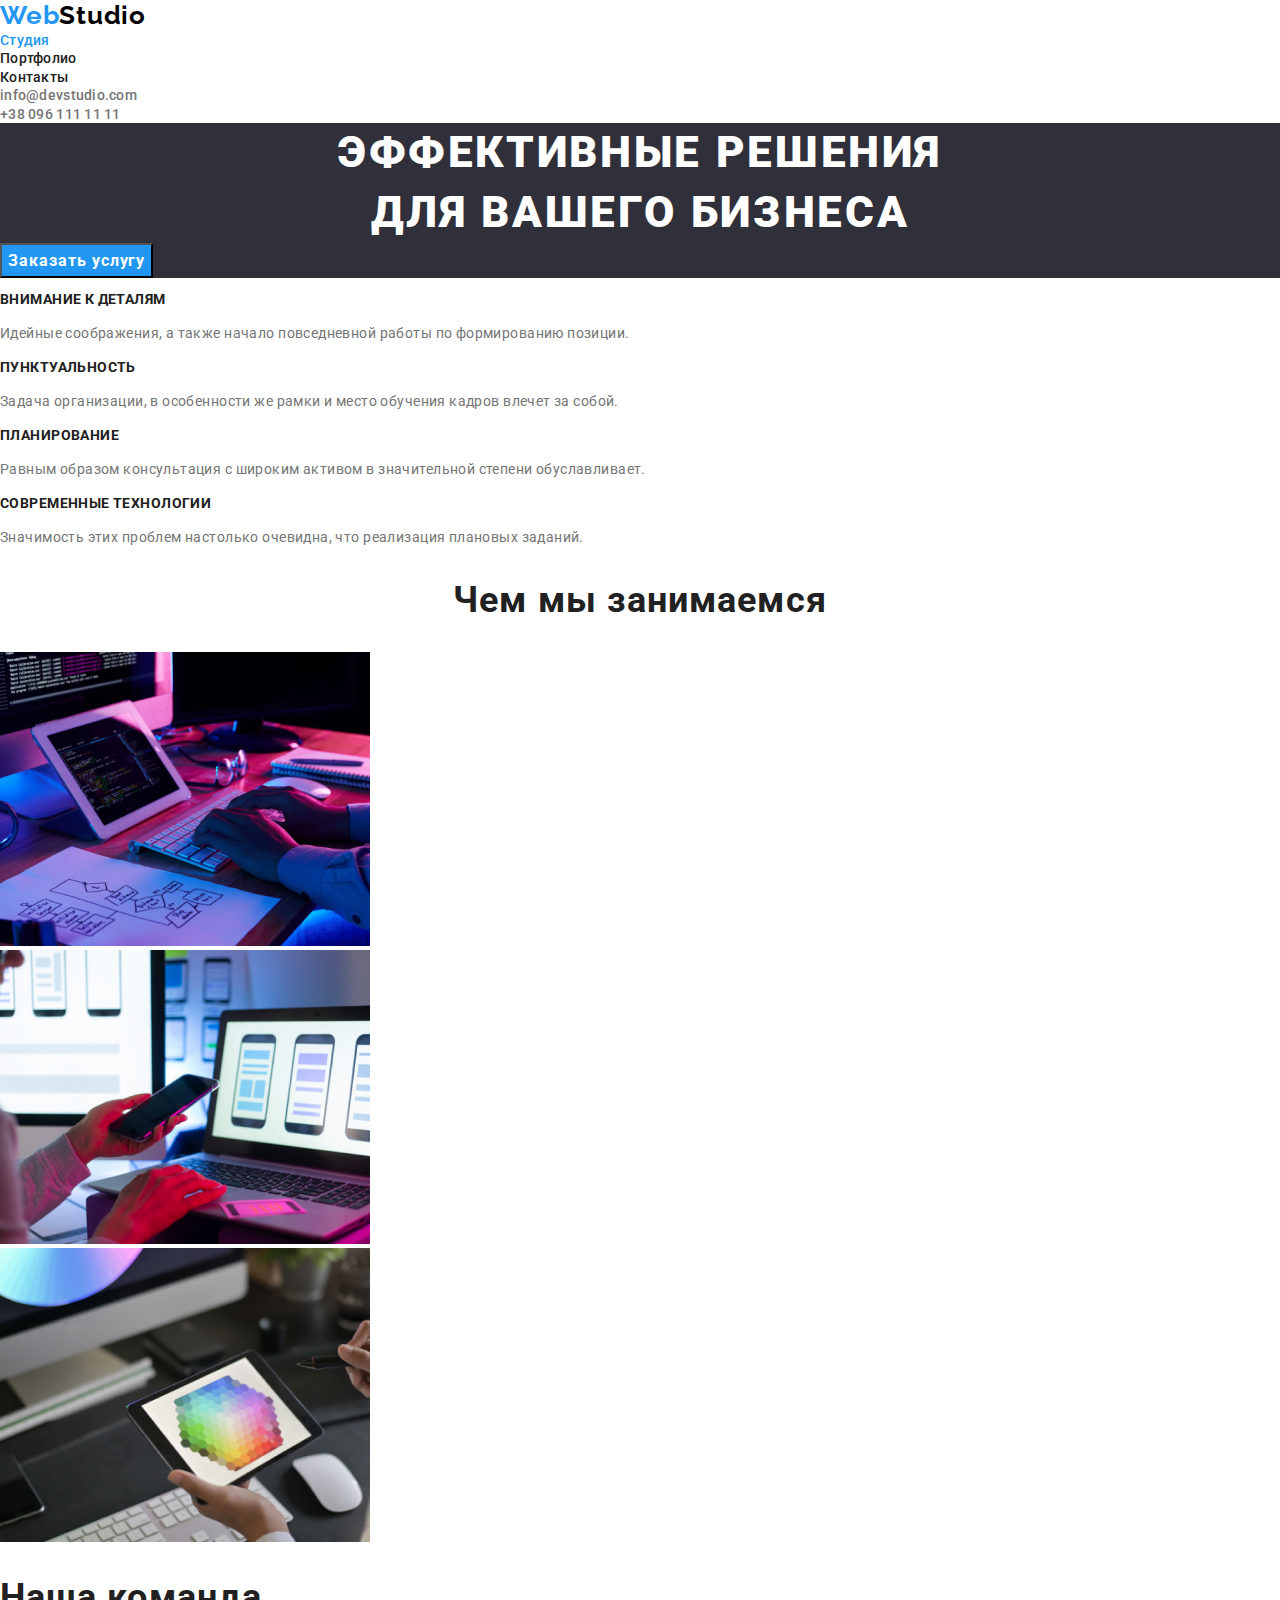
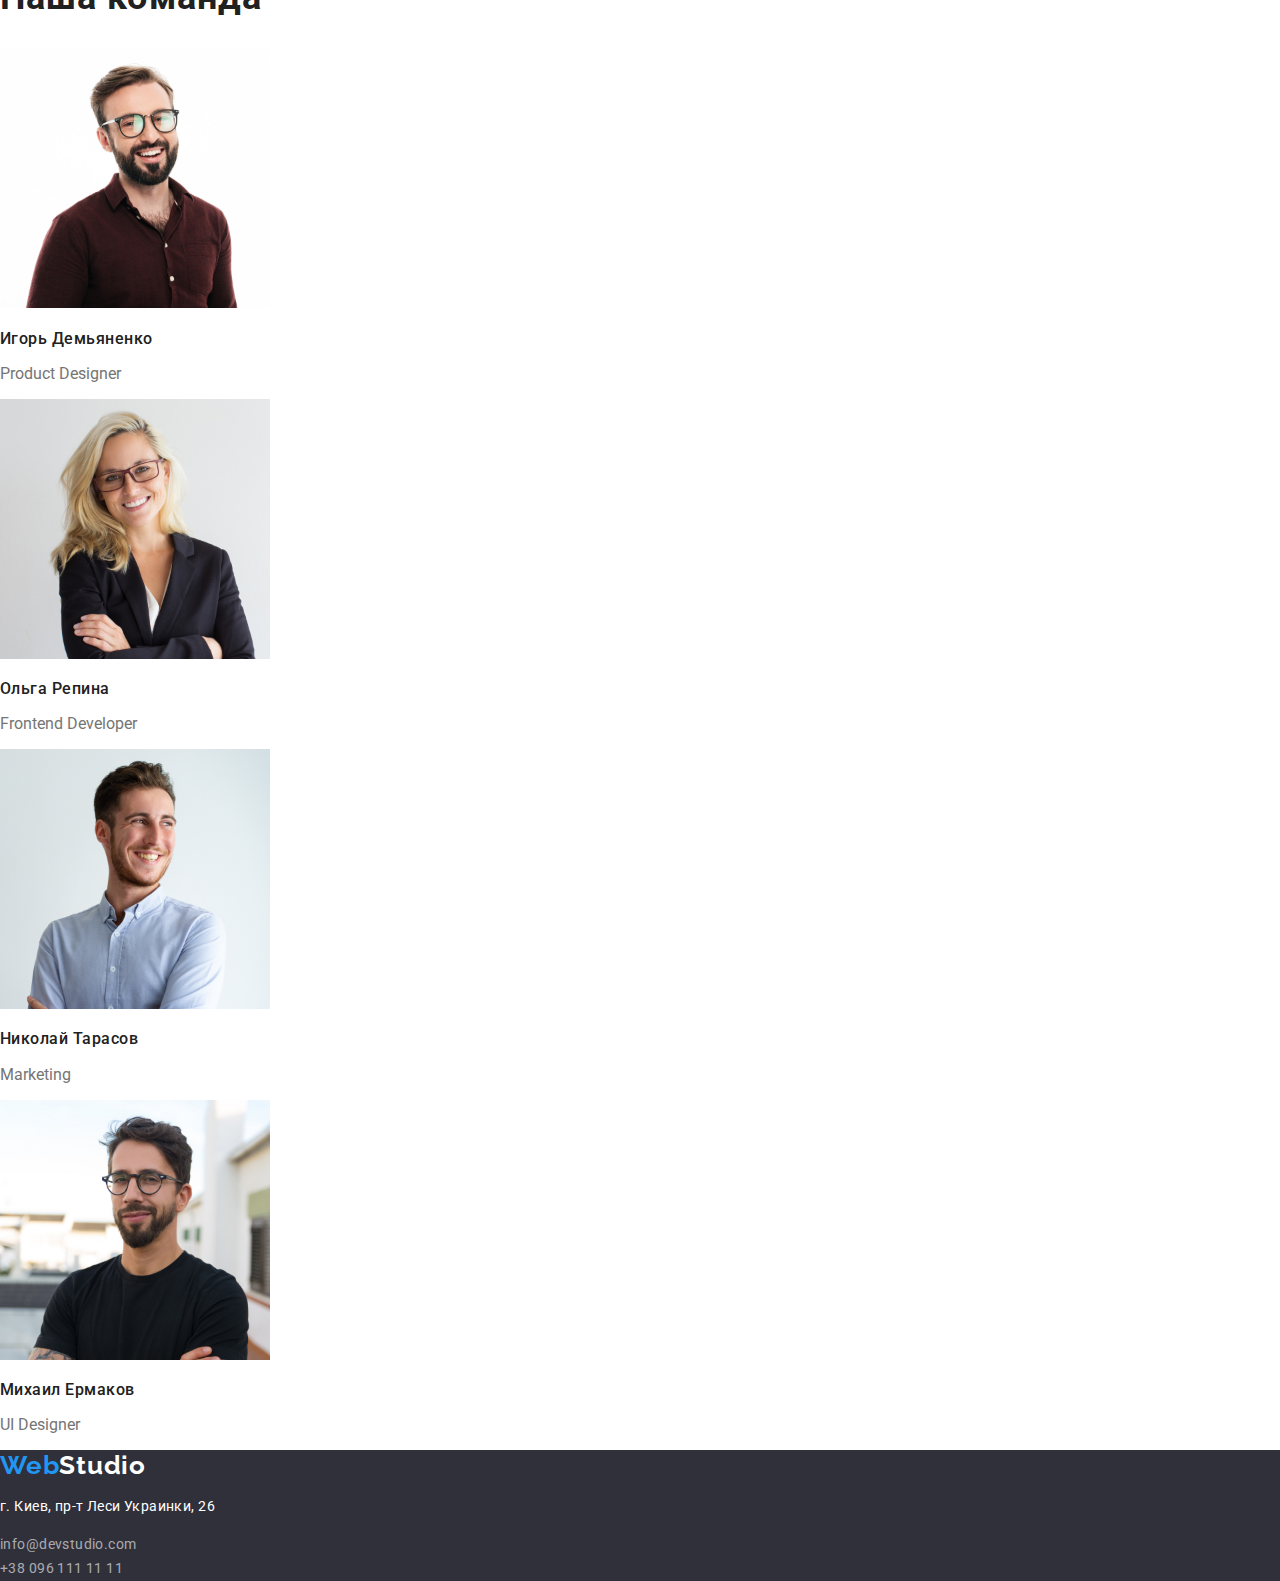
==== index.html @ ac8193cc "HW3" ====
<!DOCTYPE html>
<html lang="ru">
<head>
    <meta charset="UTF-8">
    <meta name="viewport" content="width=device-width, initial-scale=1.0">
    <title>WebStudio</title>
    <link rel="preconnect" href="https://fonts.gstatic.com">
    <link href="https://fonts.googleapis.com/css2?family=Raleway:wght@700&family=Roboto:wght@400;500;700;900&display=swap"
        rel="stylesheet">
    <link rel="stylesheet" href="https://cdnjs.cloudflare.com/ajax/libs/modern-normalize/1.0.0/modern-normalize.min.css"/>
    <link rel="stylesheet" href="css/styles.css">
</head>
<body>
    <!--Шапка сайта-->
<header class="header">
    <nav class="nav">
        <a class="logo" href="./index.html" lang="en"><span class="logo-color">Web</span>Studio</a>
        <ul class="nav-list">
            <li class="nav-list-item"><a class="nav-list-link current" href="#">Студия</a></li>
            <li class="nav-list-item"><a class="nav-list-link" href="./portfolio.html">Портфолио</a></li>
            <li class="nav-list-item"><a class="nav-list-link" href="#">Контакты</a></li>
        </ul>
        <address>
            <ul class="contacts">
            <li class="contact-item"><a class="contact-item-link" href="mailto:info@devstudio.com">info@devstudio.com</a></li>
            <li class="contact-item"><a class="contact-item-link" href="tel:++380961111111">+38 096 111 11 11</a></li>
        </ul>
        </address>
        </nav>
    </header>
    <main>
    <div>
        <section class="hero">
        <h1 class="hero-title">Эффективные решения<br>для вашего бизнеса</h1>
        <button class="button-order" type="button">Заказать услугу</button>
        </section>
    </div> 
    <!--особенности-->
    <section class="features">
  <ul class="features-list">
    <li class="item">
    <h3 class="item-head">Внимание к деталям</h3>
    <p class="item-text">Идейные соображения, а также начало повседневной работы по формированию позиции.</p>
    </li>
    <li class="item">
    <h3 class="item-head">Пунктуальность</h3>
    <p class="item-text">Задача организации, в особенности же рамки и место обучения кадров влечет за собой.</p></li>
    <li class="item">
    <h3 class="item-head">Планирование</h3>
    <p class="item-text">Равным образом консультация с широким активом в значительной степени обуславливает.</p>
    </li>
    <li class="item">
    <h3 class="item-head">Современные технологии</h3>
    <p class="item-text">Значимость этих проблем настолько очевидна, что реализация плановых заданий.</p>
    </li>
  </ul> 
</section>
<!--Чим ми займаємося-->
<section class="work">
    <h2 class="work-head">Чем мы занимаемся</h2>
    <ul class="work-list">
        <li class="work-item">
        <img src="./images/img1.jpg" alt="Набор кода" height="294" width="370">
        </li>
        <li class="work-item">
        <img src="./images/img2.jpg" alt="Создание приложений" height="294" width="370">
        </li>
        <li class="work-item">
        <img src="./images/img3.jpg" alt="Дизайн приложений" height="294" width="370">
        </li>
    </ul>
</section>
<!--Наша команда-->
<section class="team">
    <h2 class="team-head">Наша команда</h2>
    <ul class="team-list">
        <li class="team-item"><img class="team-photo" src="./images/team1.jpg" alt="Product Designer" width="270" height="260">
        <h3 class="team-name">Игорь Демьяненко</h3>
        <p class="team-position">Product Designer</p>
        </li>
        <li class="team-item"><img class="team-photo" src="./images/team2.jpg" alt="Frontend Developer" width="270" height="260">
        <h3 class="team-name">Ольга Репина</h3>
        <p class="team-position">Frontend Developer</p>
        </li>
        <li class="team-item">
        <img class="team-photo" src="./images/team3.jpg" alt="Marketing" width="270" height="260">
        <h3 class="team-name">Николай Тарасов</h3>
        <p class="team-position">Marketing</p>
        </li>
        <li class="team-item">
        <img class="team-photo" src="./images/team4.jpg" alt="UI Designer" width="270" height="260">
        <h3 class="team-name">Михаил Ермаков</h3>
        <p class="team-position">UI Designer</p>
        </li>
    </ul>
</section>
    </main>
    <!--Футер-->
    <footer>
        <a class="logo" href=""><span class="logo-color">Web</span><span class="logo-white">Studio</span></a>
        <address class="address">
            <p class="location">г. Киев, пр-т Леси Украинки, 26</p>
            <ul class="main-contacts-list">
                <li class="main-contacts-list-item"><a class="main-contact-tel" href="mailto:info@devstudio.com">info@devstudio.com</a></li>
                <li class="main-contacts-list-item"><a class="main-contact-email" href="tel:+380961111111">+38 096 111 11 11</a></li>
            </ul>
        </address>
    </footer>
</body>
</html>
---- css/styles.css ----
:root {
  --primary-text-color: #212121;
  --secondary-text-color: #757575;
  --accent-text-color: #2196f3;
  --reserve-text-color: #ffffff;
  --primary-font-family: "Roboto", sans-serif;
  --secondary-font-family: "Raleway", sans-serif;
}
html {
  box-sizing: border-box;
}
*,
*::before,
*::after {
  box-sizing: inherit;
}
body {
  font-family: var(--primary-font-family);
}
ul {
  list-style: none;
  padding: 0;
  margin: 0;
}
a {
  text-decoration: none;
}
address {
  font-style: normal;
}
.visually-hidden {
  position: absolute;
  width: 1px;
  height: 1px;
  margin: -1px;
  border: 0;
  padding: 0;

  white-space: nowrap;
  clip-path: inset(100%);
  clip: rect(0 0 0 0);
  overflow: hidden;
}
/* ========== HEADER ==========*/
.logo {
  font-family: var(--secondary-font-family);
  color: #000000;
  font-weight: 700;
  font-size: 26px;
  line-height: 1.19;
  letter-spacing: 0.03em;
}
.logo-color {
  color: var(--accent-text-color);
}
.nav-list-link {
  font-weight: 500;
  font-size: 14px;
  line-height: 1.14;
  letter-spacing: 0.02em;
  color: var(--primary-text-color);
}
.nav-list-link:hover,
.nav-list-link:focus,
.contact-item-link:hover,
.contact-item-link:focus {
  color: var(--accent-text-color);
}
.current {
  color: var(--accent-text-color);
}
.contact-item-link {
  font-weight: 500;
  font-size: 14px;
  line-height: 1.14;
  letter-spacing: 0.02em;
  color: var(--secondary-text-color);
}
/* =========== HERO ==========*/
.hero {
  background-color: #2f303a;
} /*ВРЕМЕННО*/
.hero-title {
  font-weight: 900;
  font-size: 44px;
  line-height: 1.36;
  text-align: center;
  letter-spacing: 0.06em;
  text-transform: uppercase;
  color: var(--reserve-text-color);
  margin: 0;
}
.button-order {
  font-weight: 700;
  font-size: 16px;
  line-height: 1.87;
  display: flex;
  align-items: center;
  text-align: center;
  letter-spacing: 0.06em;
  color: var(--reserve-text-color);
  background-color: var(--accent-text-color);
}
/* ========= ПРЕИМУЩЕСТВА ======== */
.item-head {
  font-weight: 700;
  font-size: 14px;
  line-height: 1.14;
  letter-spacing: 0.03em;
  text-transform: uppercase;
  color: var(--primary-text-color);
}
.item-text {
  font-weight: 400;
  font-size: 14px;
  line-height: 1.71;
  letter-spacing: 0.03em;
  color: var(--secondary-text-color);
}
/*  ========РАБОТА======== */
.work-head {
  font-weight: 700;
  font-size: 36px;
  line-height: 1.16;
  text-align: center;
  letter-spacing: 0.03em;
  color: var(--primary-text-color);
}
/* ======= КОМАНДА ======= */
.team-head {
  font-weight: 700;
  font-size: 36px;
  line-height: 1.16;
  /* text-align: center; */
  letter-spacing: 0.03em;
  color: var(--primary-text-color);
}
.team-name {
  font-weight: 500;
  font-size: 16px;
  line-height: 1.19;
  /* text-align: center; */
  letter-spacing: 0.03em;
  color: var(--primary-text-color);
}
.team-position {
  font-size: 16px;
  line-height: 1.19;
  /* text-align: center; */
  color: var(--secondary-text-color);
}
/* ====== ФУТЕР ======== */
footer {
  background: #2f303a;
} /* ВРЕМЕННО */
.logo-white {
  color: var(--reserve-text-color);
}
.location {
  font-size: 14px;
  line-height: 1.71;
  letter-spacing: 0.03em;
  color: var(--reserve-text-color);
}
.main-contact-tel,
.main-contact-email {
  font-size: 14px;
  line-height: 1.71;
  letter-spacing: 0.03em;
  color: rgba(255, 255, 255, 0.6);
}
/* ======== ПОРФОЛИО ========== */
.btn-item {
  font-family: var(--primary-font-family);
  font-weight: 500;
  font-size: 16px;
  line-height: 1.62;
  text-align: center;
  letter-spacing: 0.03em;
  color: var(--primary-text-color);
}
.btn-item:hover,
.btn-item:focus {
  background-color: var(--accent-text-color);
  color: var(--reserve-text-color);
}
.project-list-item-title {
  font-weight: 700;
  font-size: 18px;
  line-height: 2;
  letter-spacing: 0.06em;
  color: var(--primary-text-color);
}
.project-list-item-text {
  font-size: 16px;
  line-height: 1.87;
  letter-spacing: 0.03em;
  color: var(--secondary-text-color);
}
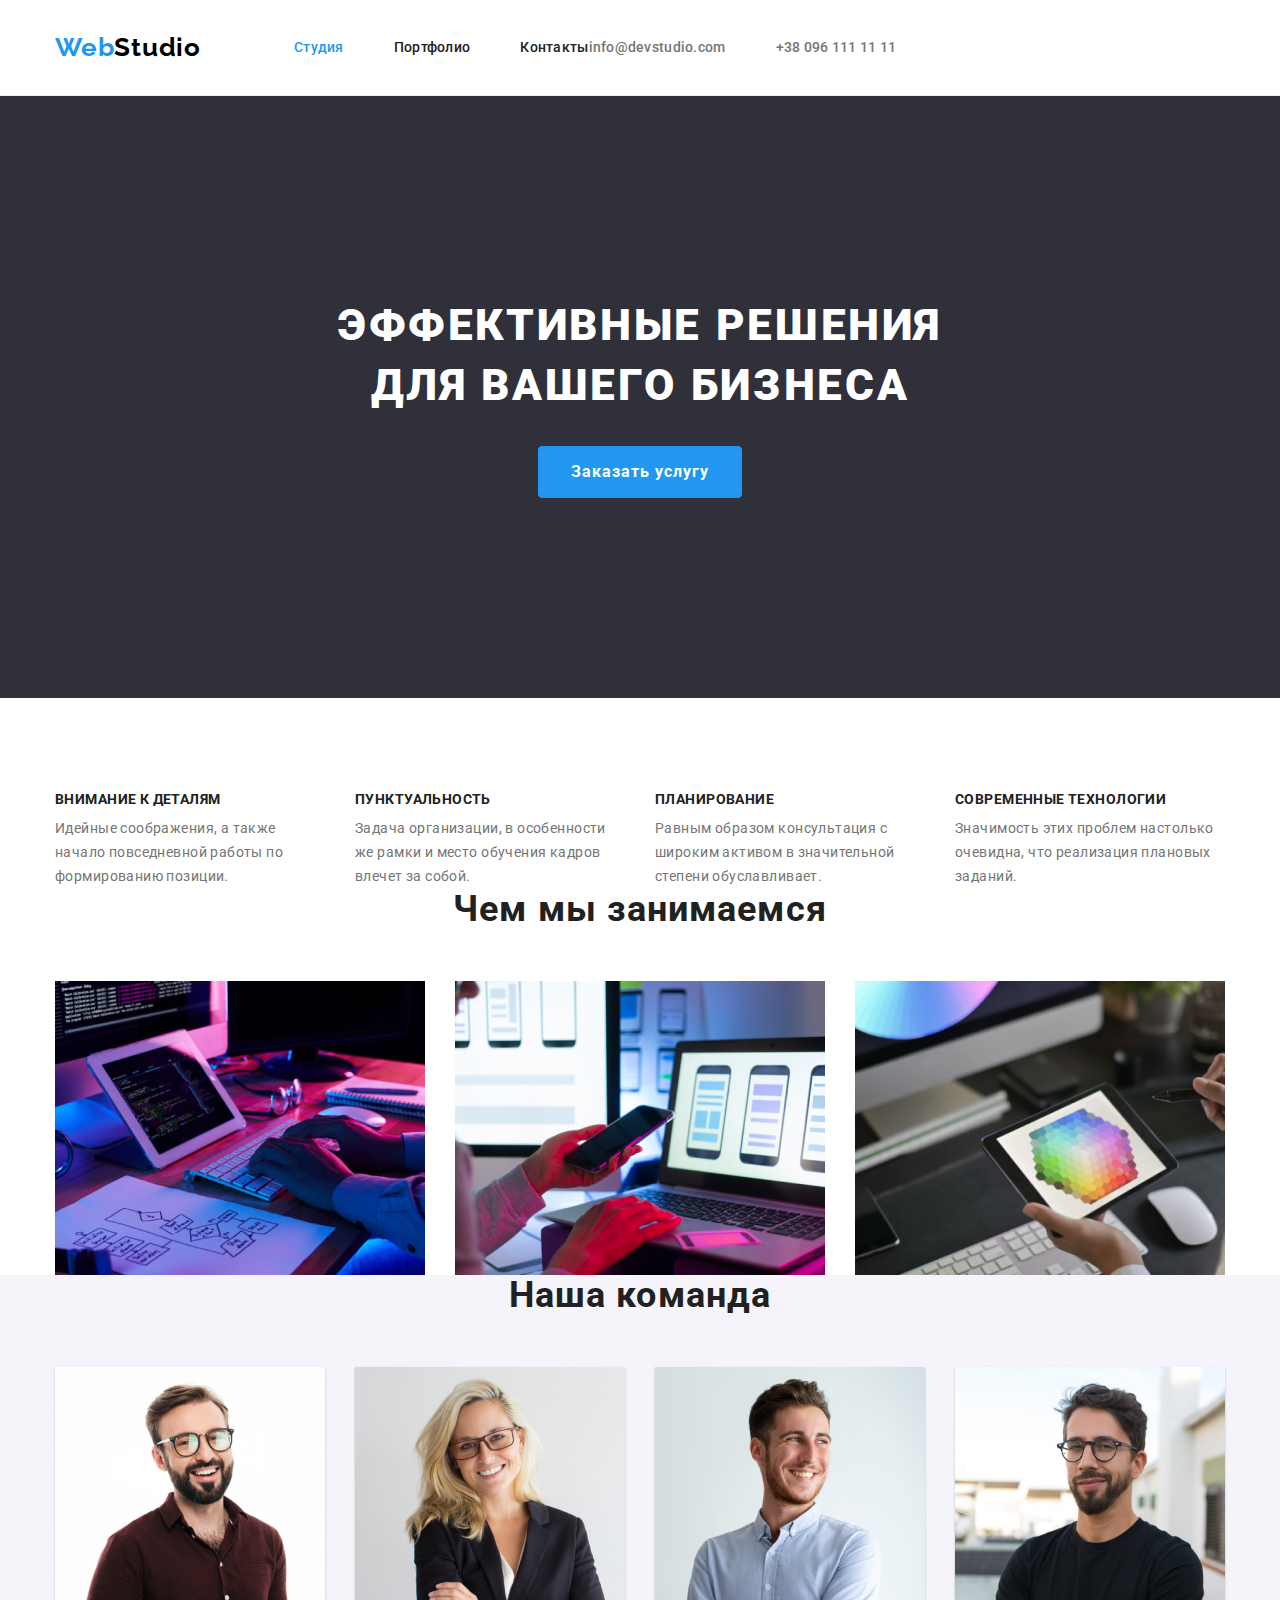
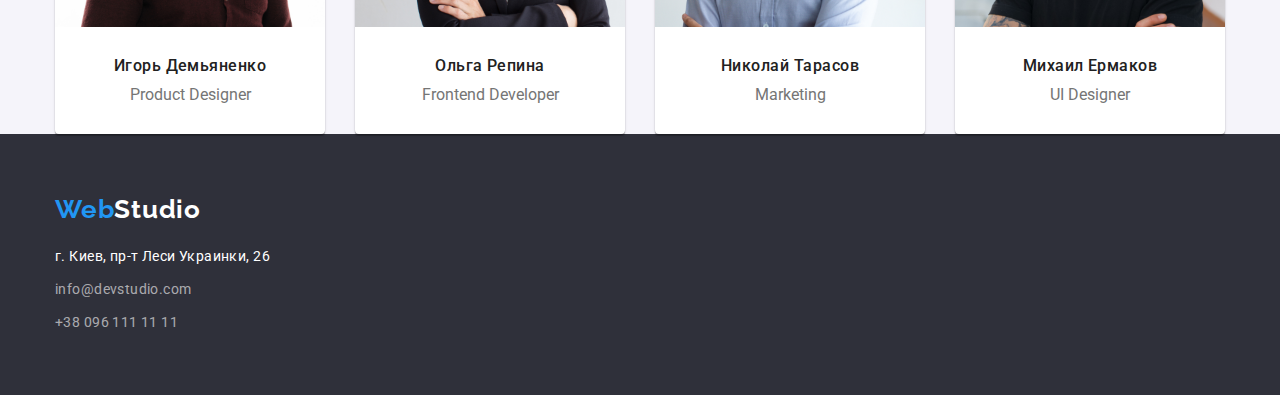
==== commit a110a034: "HW3" ====
--- a/index.html
+++ b/index.html
@@ -11,8 +11,9 @@
     <link rel="stylesheet" href="css/styles.css">
 </head>
 <body>
-    <!--Шапка сайта-->
+    <!--Шапка сайта работа3-->
 <header class="header">
+    <div class="container">
     <nav class="nav">
         <a class="logo" href="./index.html" lang="en"><span class="logo-color">Web</span>Studio</a>
         <ul class="nav-list">
@@ -27,16 +28,20 @@
         </ul>
         </address>
         </nav>
+        </div>
     </header>
     <main>
     <div>
         <section class="hero">
+        <div class="container">
         <h1 class="hero-title">Эффективные решения<br>для вашего бизнеса</h1>
         <button class="button-order" type="button">Заказать услугу</button>
+        </div>
         </section>
     </div> 
     <!--особенности-->
     <section class="features">
+    <div class="container">
   <ul class="features-list">
     <li class="item">
     <h3 class="item-head">Внимание к деталям</h3>
@@ -53,10 +58,12 @@
     <h3 class="item-head">Современные технологии</h3>
     <p class="item-text">Значимость этих проблем настолько очевидна, что реализация плановых заданий.</p>
     </li>
-  </ul> 
+  </ul>
+  </div> 
 </section>
 <!--Чим ми займаємося-->
 <section class="work">
+    <div class="container">
     <h2 class="work-head">Чем мы занимаемся</h2>
     <ul class="work-list">
         <li class="work-item">
@@ -69,9 +76,11 @@
         <img src="./images/img3.jpg" alt="Дизайн приложений" height="294" width="370">
         </li>
     </ul>
+    </div>
 </section>
 <!--Наша команда-->
 <section class="team">
+    <div class="container">
     <h2 class="team-head">Наша команда</h2>
     <ul class="team-list">
         <li class="team-item"><img class="team-photo" src="./images/team1.jpg" alt="Product Designer" width="270" height="260">
@@ -93,18 +102,27 @@
         <p class="team-position">UI Designer</p>
         </li>
     </ul>
+    </div>
 </section>
     </main>
     <!--Футер-->
-    <footer>
-        <a class="logo" href=""><span class="logo-color">Web</span><span class="logo-white">Studio</span></a>
+    <footer class="footer">
+    <div class="container">
+    <a class="logo" href=""><span class="logo-color">Web</span><span class="logo-white">Studio</span></a>
         <address class="address">
-            <p class="location">г. Киев, пр-т Леси Украинки, 26</p>
-            <ul class="main-contacts-list">
-                <li class="main-contacts-list-item"><a class="main-contact-tel" href="mailto:info@devstudio.com">info@devstudio.com</a></li>
-                <li class="main-contacts-list-item"><a class="main-contact-email" href="tel:+380961111111">+38 096 111 11 11</a></li>
-            </ul>
+        <ul class="main-contacts-list">
+        <li class="main-contacts-item">
+        <a class="main-contacts-link map" href="https://goo.gl/maps/psRtu3tgyUnC2bHMA" target="_blank"> г. Киев, пр-т
+                    Леси Украинки, 26 </a></li>
+        <li class="main-contacts-item">
+        <a class="main-contacts-link" href="mailto:info@devstudio.com">info@devstudio.com</a>
+        </li>
+        <li class="main-contacts-item">
+        <a class="main-contacts-link" href="tel:+380961111111">+38 096 111 11 11</a>
+        </li>
+        </ul>
         </address>
+    </div>
     </footer>
 </body>
 </html>--- a/css/styles.css
+++ b/css/styles.css
@@ -22,11 +22,34 @@
   padding: 0;
   margin: 0;
 }
+h1,
+h2,
+h3,
+h4,
+h5,
+h6,
+p {
+  margin: 0;
+}
 a {
   text-decoration: none;
 }
 address {
   font-style: normal;
+}
+img {
+  display: block;
+  max-width: 100%;
+  height: auto;
+}
+.container {
+  width: 1200px;
+  padding: 0 15px;
+  margin: 0 auto;
+}
+.section {
+  padding-top: 94px;
+  padding-bottom: 94px;
 }
 .visually-hidden {
   position: absolute;
@@ -35,13 +58,38 @@
   margin: -1px;
   border: 0;
   padding: 0;
-
   white-space: nowrap;
   clip-path: inset(100%);
   clip: rect(0 0 0 0);
   overflow: hidden;
 }
 /* ========== HEADER ==========*/
+.header {
+  padding-top: 32px;
+  padding-bottom: 32px;
+  border-bottom: 1px solid #ececec;
+}
+.header .container {
+  display: flex;
+  align-items: center;
+}
+.nav {
+  display: flex;
+  align-items: center;
+}
+.nav-list {
+  display: flex;
+  align-items: center;
+  margin-left: 93px;
+}
+.nav-list-item:not(:last-child) {
+  margin-right: 50px;
+}
+.contacts {
+  display: flex;
+  align-items: center;
+  margin-left: auto;
+}
 .logo {
   font-family: var(--secondary-font-family);
   color: #000000;
@@ -69,6 +117,9 @@
 .current {
   color: var(--accent-text-color);
 }
+.contact-item:not(:last-child) {
+  margin-right: 50px;
+}
 .contact-item-link {
   font-weight: 500;
   font-size: 14px;
@@ -78,31 +129,53 @@
 }
 /* =========== HERO ==========*/
 .hero {
+  text-align: center;
+  padding-top: 200px;
+  padding-bottom: 200px;
   background-color: #2f303a;
-} /*ВРЕМЕННО*/
+}
 .hero-title {
+  max-width: 696px;
+  margin-left: auto;
+  margin-right: auto;
   font-weight: 900;
   font-size: 44px;
   line-height: 1.36;
-  text-align: center;
   letter-spacing: 0.06em;
   text-transform: uppercase;
   color: var(--reserve-text-color);
-  margin: 0;
+  margin-bottom: 30px;
 }
 .button-order {
+  padding: 10px 32px;
+  min-width: 200px;
+  border-radius: 4px;
+  border: 1px solid var(--accent-text-color);
+  cursor: pointer;
   font-weight: 700;
   font-size: 16px;
   line-height: 1.87;
-  display: flex;
-  align-items: center;
-  text-align: center;
   letter-spacing: 0.06em;
   color: var(--reserve-text-color);
   background-color: var(--accent-text-color);
 }
 /* ========= ПРЕИМУЩЕСТВА ======== */
+.features .container {
+  padding-top: 94px;
+}
+.features-list {
+  display: flex;
+  align-items: flex-start;
+  justify-content: space-between;
+}
+.item {
+  min-width: 270px;
+}
+.item:not(:last-child) {
+  margin-right: 30px;
+}
 .item-head {
+  margin-bottom: 10px;
   font-weight: 700;
   font-size: 14px;
   line-height: 1.14;
@@ -118,7 +191,12 @@
   color: var(--secondary-text-color);
 }
 /*  ========РАБОТА======== */
+.work-list {
+  display: flex;
+  justify-content: space-between;
+}
 .work-head {
+  margin-bottom: 50px;
   font-weight: 700;
   font-size: 36px;
   line-height: 1.16;
@@ -127,64 +205,113 @@
   color: var(--primary-text-color);
 }
 /* ======= КОМАНДА ======= */
+.team {
+  background: #f5f4fa;
+}
+.team-list {
+  display: flex;
+  justify-content: space-between;
+}
+.team-item {
+  padding-bottom: 30px;
+  background-color: var(--reserve-text-color);
+  box-shadow: 0px 1px 3px rgba(0, 0, 0, 0.12), 0px 1px 1px rgba(0, 0, 0, 0.14),
+    0px 2px 1px rgba(0, 0, 0, 0.2);
+  border-radius: 0px 0px 4px 4px;
+}
 .team-head {
+  margin-bottom: 50px;
   font-weight: 700;
   font-size: 36px;
   line-height: 1.16;
-  /* text-align: center; */
+  text-align: center;
   letter-spacing: 0.03em;
   color: var(--primary-text-color);
 }
 .team-name {
+  margin-top: 30px;
   font-weight: 500;
   font-size: 16px;
+  text-align: center;
+  letter-spacing: 0.03em;
+  color: var(--primary-text-color);
+}
+.team-position {
+  margin-top: 10px;
+  font-size: 16px;
   line-height: 1.19;
-  /* text-align: center; */
-  letter-spacing: 0.03em;
-  color: var(--primary-text-color);
-}
-.team-position {
-  font-size: 16px;
-  line-height: 1.19;
-  /* text-align: center; */
+  text-align: center;
   color: var(--secondary-text-color);
 }
 /* ====== ФУТЕР ======== */
-footer {
+.footer {
+  padding-top: 60px;
+  padding-bottom: 60px;
   background: #2f303a;
-} /* ВРЕМЕННО */
+}
 .logo-white {
   color: var(--reserve-text-color);
 }
-.location {
+.main-contacts-list {
+  margin-top: 20px;
+}
+.main-contacts-item:not(:last-child) {
+  margin-bottom: 9px;
+}
+.main-contacts-link {
   font-size: 14px;
   line-height: 1.71;
   letter-spacing: 0.03em;
-  color: var(--reserve-text-color);
-}
-.main-contact-tel,
-.main-contact-email {
-  font-size: 14px;
-  line-height: 1.71;
-  letter-spacing: 0.03em;
   color: rgba(255, 255, 255, 0.6);
 }
-/* ======== ПОРФОЛИО ========== */
+.main-contacts-link.map {
+  color: var(--reserve-text-color);
+}
+/* ======== ПОРТФОЛИО ========== */
+.btn {
+  display: flex;
+  justify-content: center;
+  margin-bottom: 50px;
+}
+.btn-list:not(:last-child) {
+  margin-right: 9px;
+}
 .btn-item {
+  min-width: 73px;
+  padding: 6px 22px;
+  border: none;
+  cursor: pointer;
+  background: #f5f4fa;
+  border-radius: 4px;
   font-family: var(--primary-font-family);
   font-weight: 500;
   font-size: 16px;
   line-height: 1.62;
   text-align: center;
   letter-spacing: 0.03em;
-  color: var(--primary-text-color);
 }
 .btn-item:hover,
 .btn-item:focus {
   background-color: var(--accent-text-color);
   color: var(--reserve-text-color);
+  box-shadow: 0px 3px 1px rgba(0, 0, 0, 0.1), 0px 1px 2px rgba(0, 0, 0, 0.08),
+    0px 2px 2px rgba(0, 0, 0, 0.12);
+}
+.project-list {
+  display: flex;
+  flex-wrap: wrap;
+}
+.project-list-item {
+  width: 370px;
+}
+.project-list-item:not(:nth-child(3n)) {
+  margin-right: 30px;
+}
+.project-list-item:not(:nth-last-child(-n + 3)) {
+  margin-bottom: 30px;
 }
 .project-list-item-title {
+  margin-bottom: 4px;
   font-weight: 700;
   font-size: 18px;
   line-height: 2;
@@ -197,3 +324,9 @@
   letter-spacing: 0.03em;
   color: var(--secondary-text-color);
 }
+.wrapper {
+  padding: 20px 24px;
+  border-right: 1px solid #eeeeee;
+  border-bottom: 1px solid #eeeeee;
+  border-left: 1px solid #eeeeee;
+}
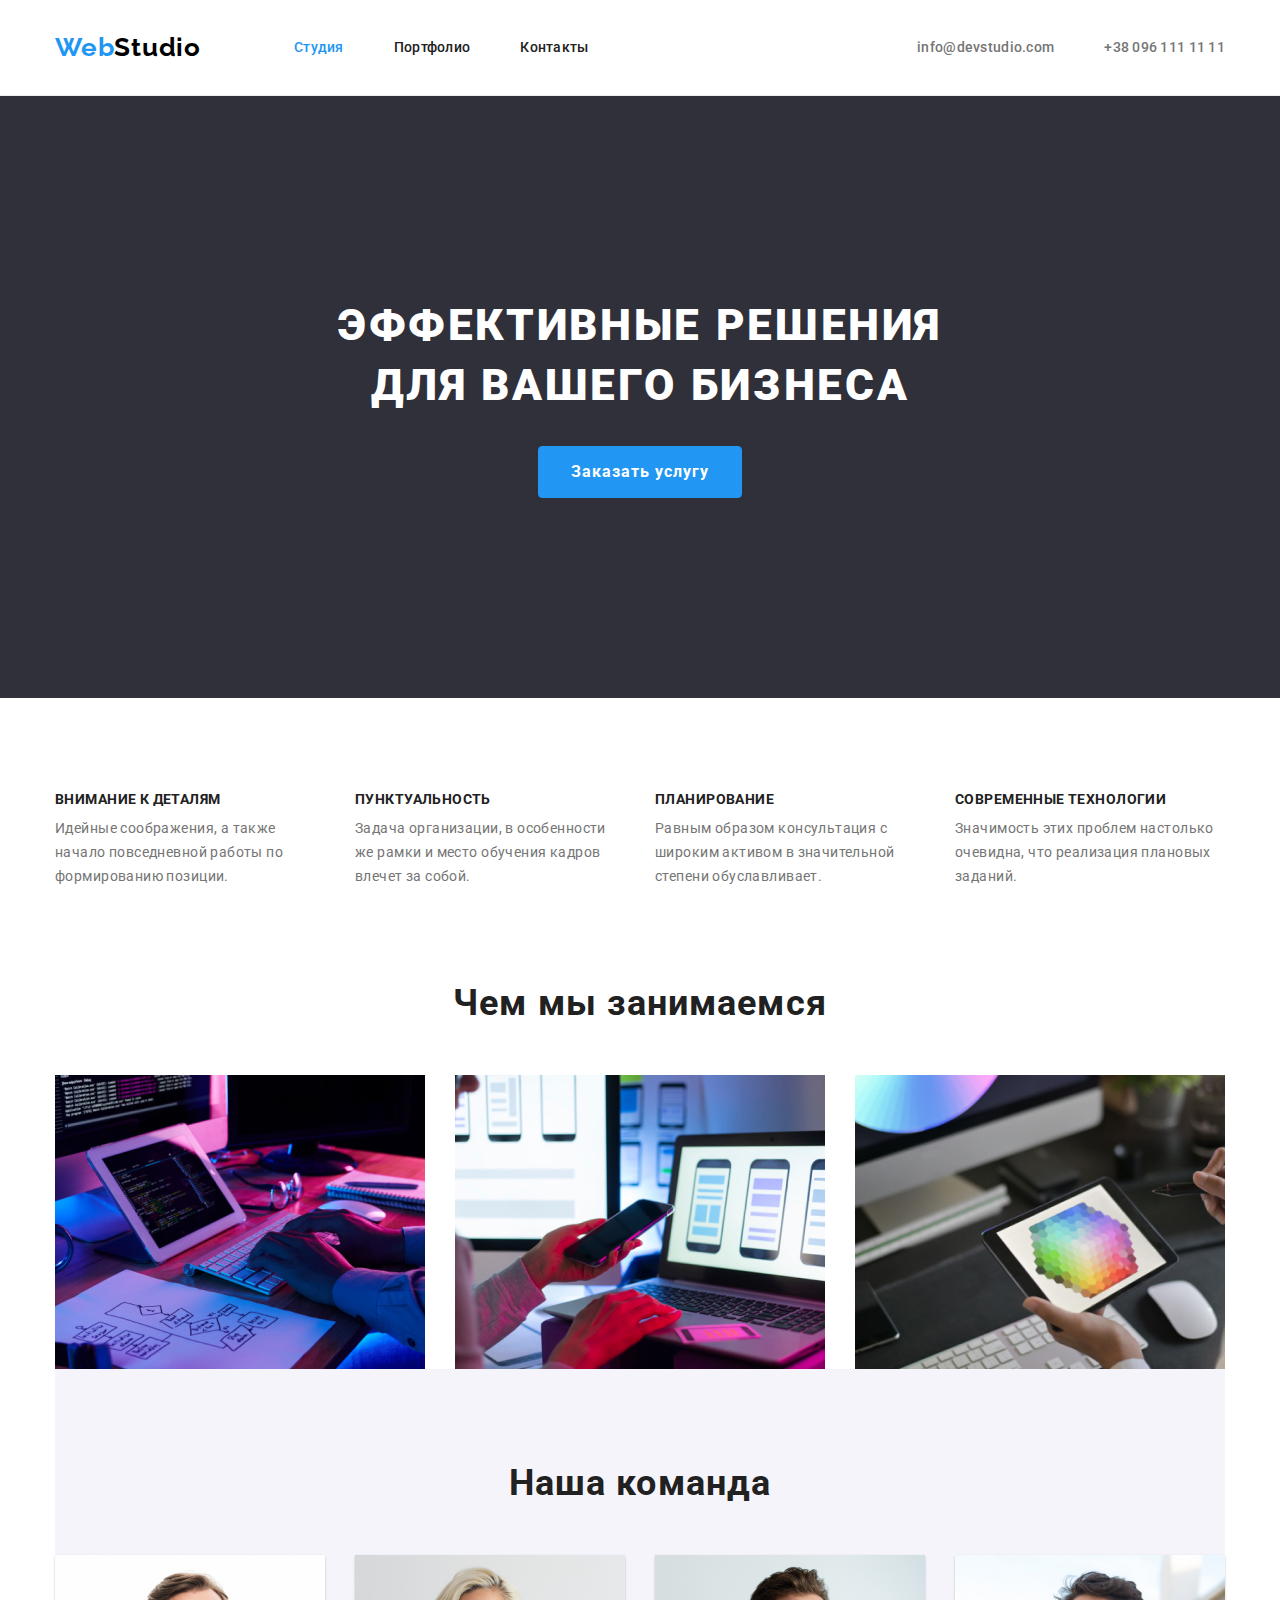
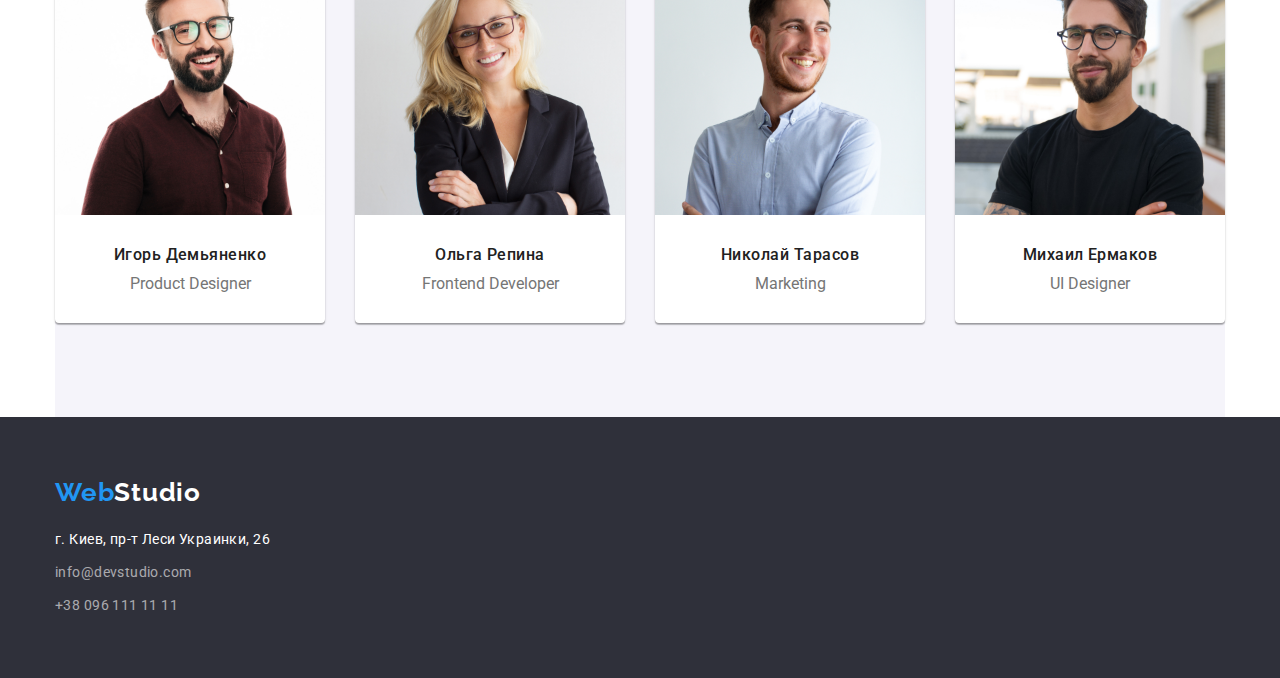
==== commit 7d57012f: "update (contacts&padding)" ====
--- a/index.html
+++ b/index.html
@@ -5,9 +5,8 @@
     <meta name="viewport" content="width=device-width, initial-scale=1.0">
     <title>WebStudio</title>
     <link rel="preconnect" href="https://fonts.gstatic.com">
-    <link href="https://fonts.googleapis.com/css2?family=Raleway:wght@700&family=Roboto:wght@400;500;700;900&display=swap"
-        rel="stylesheet">
-    <link rel="stylesheet" href="https://cdnjs.cloudflare.com/ajax/libs/modern-normalize/1.0.0/modern-normalize.min.css"/>
+    <link href="https://fonts.googleapis.com/css2?family=Raleway:wght@700&family=Roboto:wght@400;500;700;900&display=swap" rel="stylesheet">
+    <link rel="stylesheet" href="https://cdnjs.cloudflare.com/ajax/libs/modern-normalize/1.0.0/modern-normalize.min.css">
     <link rel="stylesheet" href="css/styles.css">
 </head>
 <body>
@@ -21,13 +20,13 @@
             <li class="nav-list-item"><a class="nav-list-link" href="./portfolio.html">Портфолио</a></li>
             <li class="nav-list-item"><a class="nav-list-link" href="#">Контакты</a></li>
         </ul>
+        </nav>
         <address>
             <ul class="contacts">
             <li class="contact-item"><a class="contact-item-link" href="mailto:info@devstudio.com">info@devstudio.com</a></li>
             <li class="contact-item"><a class="contact-item-link" href="tel:++380961111111">+38 096 111 11 11</a></li>
         </ul>
         </address>
-        </nav>
         </div>
     </header>
     <main>
@@ -79,8 +78,8 @@
     </div>
 </section>
 <!--Наша команда-->
-<section class="team">
     <div class="container">
+    <section class="team">
     <h2 class="team-head">Наша команда</h2>
     <ul class="team-list">
         <li class="team-item"><img class="team-photo" src="./images/team1.jpg" alt="Product Designer" width="270" height="260">
@@ -102,8 +101,9 @@
         <p class="team-position">UI Designer</p>
         </li>
     </ul>
+    </section>
     </div>
-</section>
+
     </main>
     <!--Футер-->
     <footer class="footer">
--- a/css/styles.css
+++ b/css/styles.css
@@ -72,6 +72,7 @@
 .header .container {
   display: flex;
   align-items: center;
+  justify-content: space-between;
 }
 .nav {
   display: flex;
@@ -191,6 +192,10 @@
   color: var(--secondary-text-color);
 }
 /*  ========РАБОТА======== */
+.work .container {
+  padding-top: 94px;
+}
+
 .work-list {
   display: flex;
   justify-content: space-between;
@@ -207,6 +212,8 @@
 /* ======= КОМАНДА ======= */
 .team {
   background: #f5f4fa;
+  padding-top: 94px;
+  padding-bottom: 94px;
 }
 .team-list {
   display: flex;
@@ -232,6 +239,7 @@
   margin-top: 30px;
   font-weight: 500;
   font-size: 16px;
+  line-height: 1.19;
   text-align: center;
   letter-spacing: 0.03em;
   color: var(--primary-text-color);
@@ -268,6 +276,12 @@
   color: var(--reserve-text-color);
 }
 /* ======== ПОРТФОЛИО ========== */
+.portfolio {
+  display: flex;
+  padding-top: 94px;
+  padding-bottom: 94px;
+}
+
 .btn {
   display: flex;
   justify-content: center;
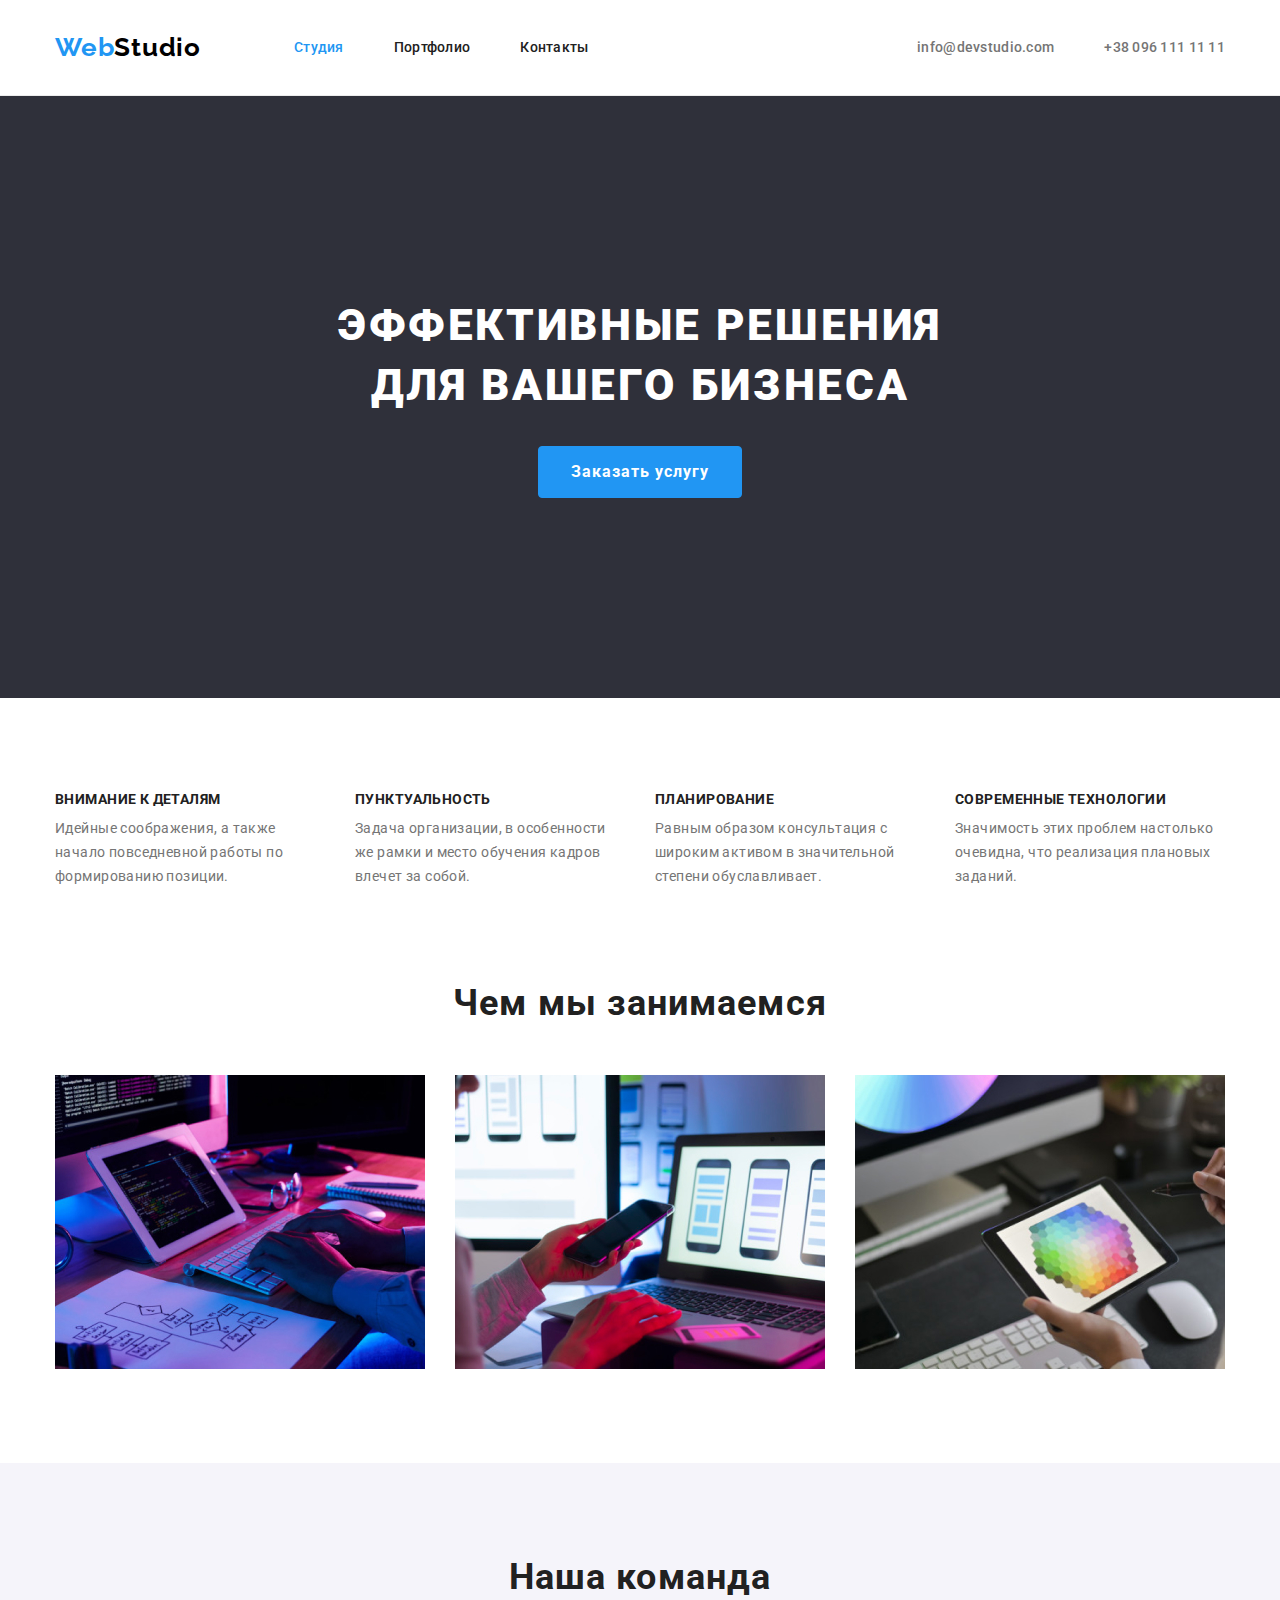
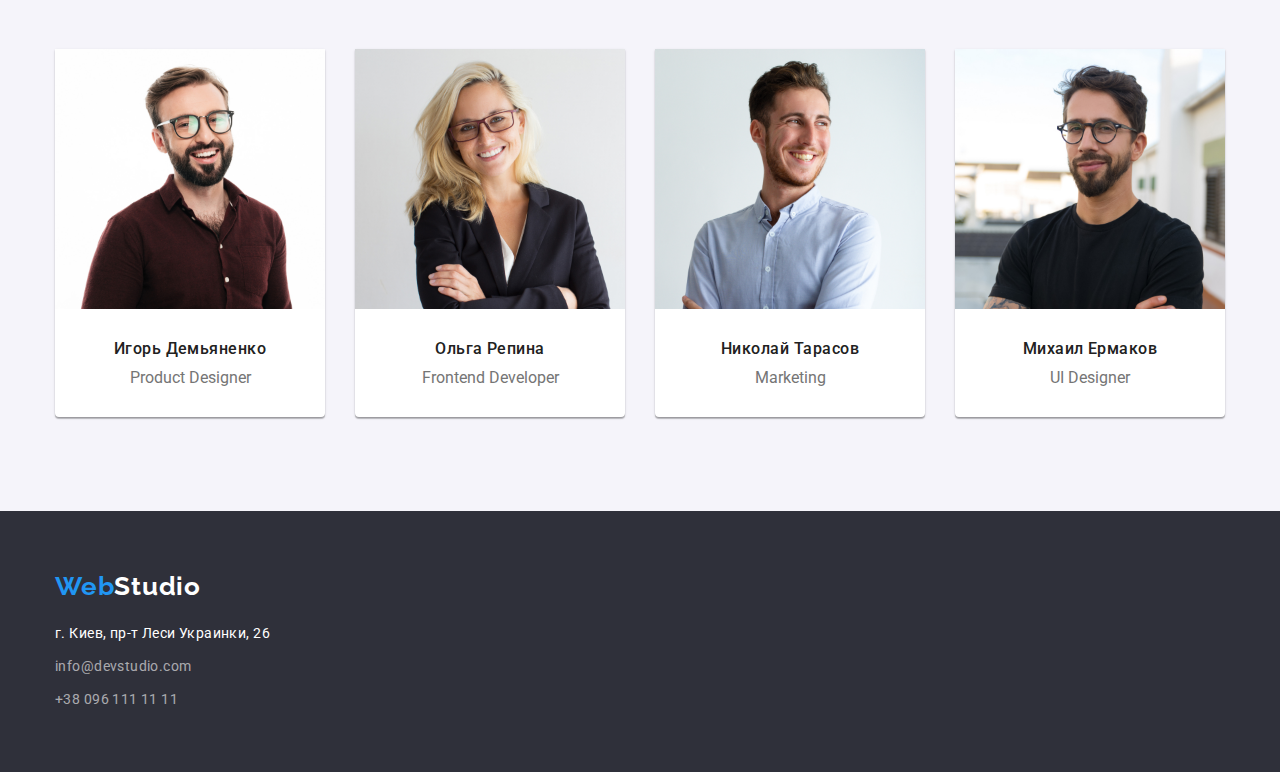
==== commit 66506978: "Update HW3" ====
--- a/index.html
+++ b/index.html
@@ -78,8 +78,8 @@
     </div>
 </section>
 <!--Наша команда-->
+    <section class="team">
     <div class="container">
-    <section class="team">
     <h2 class="team-head">Наша команда</h2>
     <ul class="team-list">
         <li class="team-item"><img class="team-photo" src="./images/team1.jpg" alt="Product Designer" width="270" height="260">
@@ -101,8 +101,9 @@
         <p class="team-position">UI Designer</p>
         </li>
     </ul>
+    </div>
     </section>
-    </div>
+  
 
     </main>
     <!--Футер-->
--- a/css/styles.css
+++ b/css/styles.css
@@ -194,6 +194,7 @@
 /*  ========РАБОТА======== */
 .work .container {
   padding-top: 94px;
+  padding-bottom: 94px;
 }
 
 .work-list {
